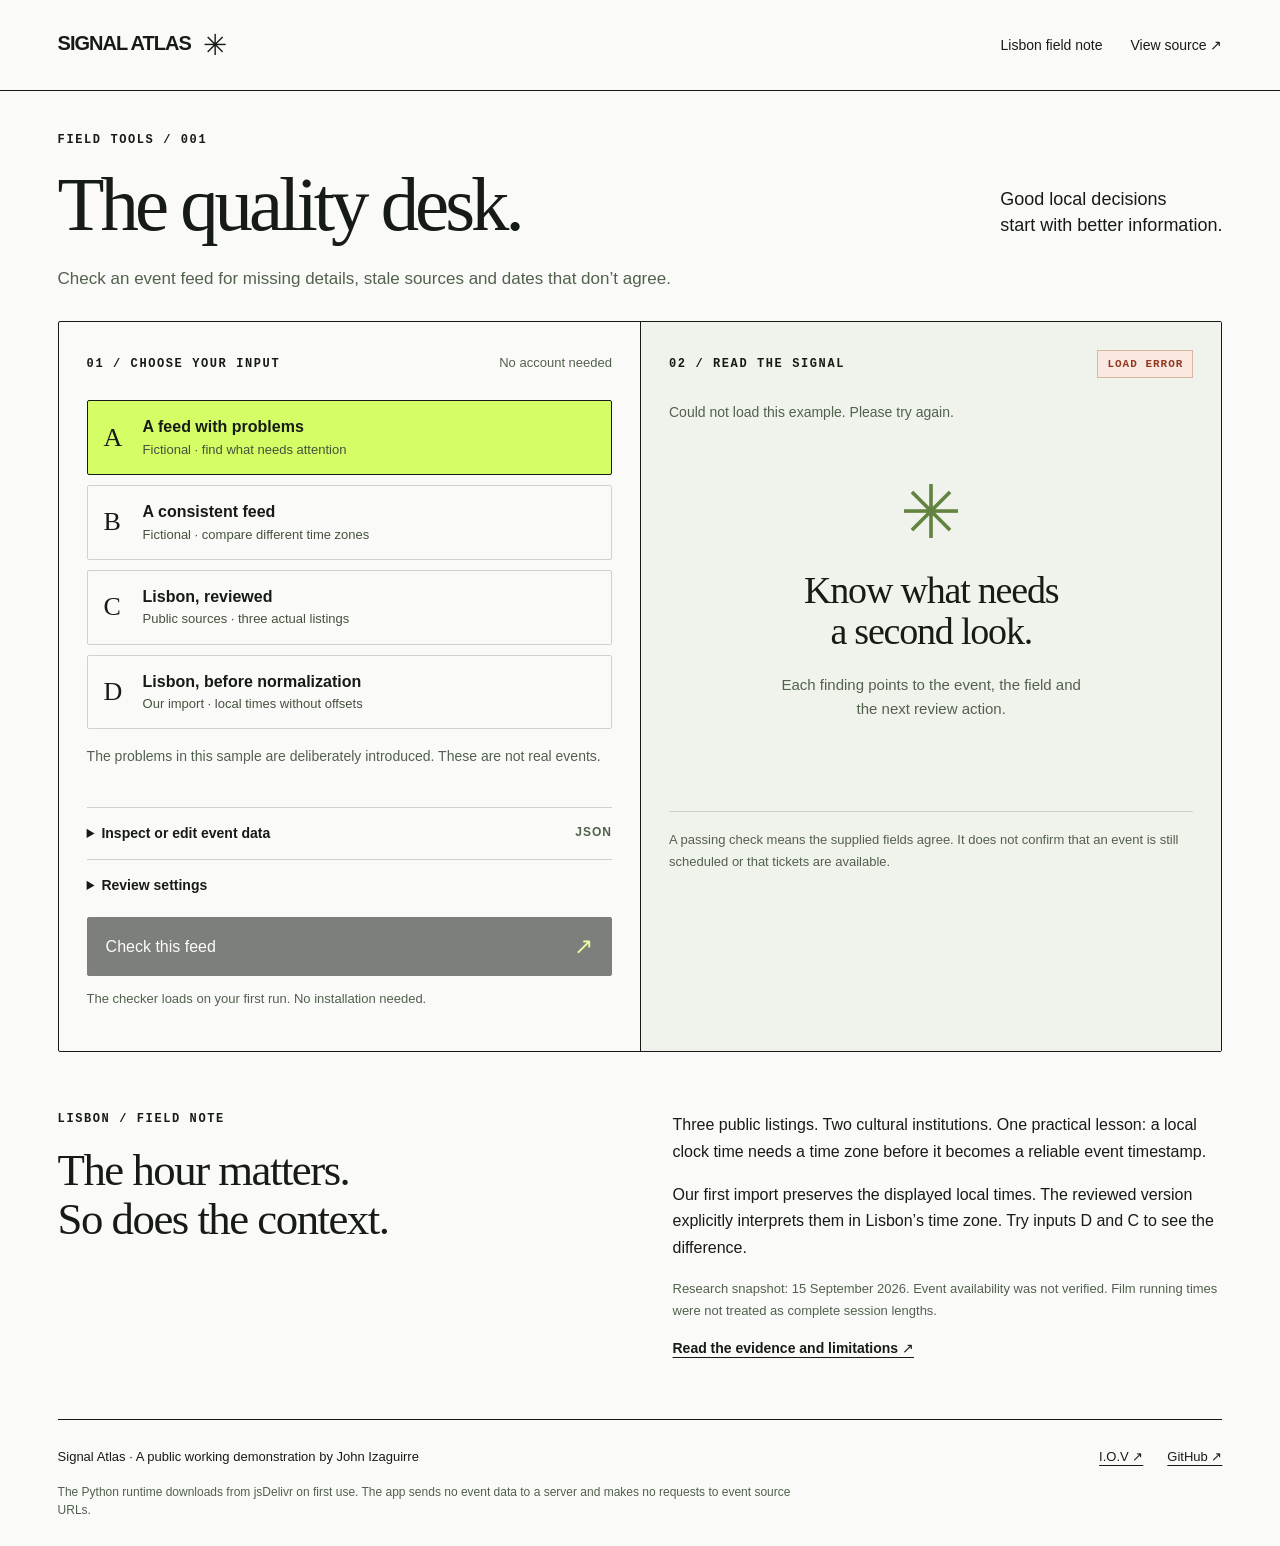
==== demo/index.html @ 32196027 "feat: add Signal Atlas browser demo, Lisbon case study and automated portfolio checks" ====
<!doctype html>
<html lang="en">
<head>
  <meta charset="utf-8">
  <meta name="viewport" content="width=device-width, initial-scale=1">
  <meta name="description" content="Explore the Signal Atlas event data-quality checker. Try examples, review source freshness and compare event dates in your browser.">
  <meta name="referrer" content="no-referrer">
  <title>Signal Atlas · The quality desk</title>
  <link rel="icon" type="image/svg+xml" href="data:image/svg+xml,%3Csvg xmlns='http://www.w3.org/2000/svg' viewBox='0 0 32 32'%3E%3Crect width='32' height='32' rx='6' fill='%23171b17'/%3E%3Cpath d='M16 5v22M5 16h22M8 8l16 16M8 24 24 8' stroke='%23d5fd65' stroke-width='2'/%3E%3C/svg%3E">
  <link rel="stylesheet" href="styles.css">
  <script src="app.js" defer></script>
</head>
<body>
  <a class="skip" href="#desk">Skip to the checker</a>
  <header class="masthead">
    <a class="wordmark" href="https://signalatlas.guide">SIGNAL ATLAS <span aria-hidden="true">✳</span></a>
    <nav aria-label="Main"><a href="#case-study">Lisbon field note</a><a href="https://github.com/izaguirrejohn-ship-it/izaguirrejohn-ship-it/tree/main/projects/signal-atlas-data-quality">View source ↗</a></nav>
  </header>
  <main>
    <section class="intro" aria-labelledby="title">
      <p class="eyebrow">FIELD TOOLS / 001</p>
      <div class="intro-line"><h1 id="title">The quality desk.</h1><p>Good local decisions<br>start with better information.</p></div>
      <p class="intro-copy">Check an event feed for missing details, stale sources and dates that don’t agree.</p>
    </section>

    <section id="desk" class="desk" aria-label="Event data checker">
      <div class="inputs">
        <div class="section-label"><span>01 / CHOOSE YOUR INPUT</span><span class="small">No account needed</span></div>
        <div class="samples" role="group" aria-label="Example feeds">
          <button class="sample selected" data-sample="review" aria-pressed="true"><span class="sample-number">A</span><span><strong>A feed with problems</strong><small>Fictional · find what needs attention</small></span></button>
          <button class="sample" data-sample="clean" aria-pressed="false"><span class="sample-number">B</span><span><strong>A consistent feed</strong><small>Fictional · compare different time zones</small></span></button>
          <button class="sample" data-sample="lisbon" aria-pressed="false"><span class="sample-number">C</span><span><strong>Lisbon, reviewed</strong><small>Public sources · three actual listings</small></span></button>
          <button class="sample" data-sample="local" aria-pressed="false"><span class="sample-number">D</span><span><strong>Lisbon, before normalization</strong><small>Our import · local times without offsets</small></span></button>
        </div>
        <p id="sample-note" class="sample-note">The problems in this sample are deliberately introduced. These are not real events.</p>
        <details class="data-editor"><summary>Inspect or edit event data <span>JSON</span></summary>
          <label class="sr-only" for="feed">Event data</label><textarea id="feed" spellcheck="false" maxlength="250000" rows="13"></textarea>
          <p class="small">Data stays in this tab. Maximum 250 KB and 500 events. <a href="https://github.com/izaguirrejohn-ship-it/izaguirrejohn-ship-it/blob/main/projects/signal-atlas-data-quality/docs/input-contract.md">Input format ↗</a></p>
        </details>
        <details class="settings"><summary>Review settings</summary>
          <label for="as-of">Reference time, with UTC offset</label><input id="as-of" type="text" value="2026-09-15T12:00:00Z" spellcheck="false">
          <label for="age">Maximum source age, in days</label><input id="age" type="number" min="0" max="36500" step="1" value="7">
          <p class="small">Examples use a fixed review time so you can reproduce their results. Seven days is an example policy.</p>
        </details>
        <div class="run-row"><button id="run" class="primary" disabled>Check this feed <span aria-hidden="true">↗</span></button><button id="cancel" class="cancel" hidden>Cancel</button></div>
        <p id="runtime-note" class="small">The checker loads on your first run. No installation needed.</p>
      </div>

      <div class="results" aria-labelledby="results-title">
        <div class="section-label"><span id="results-title">02 / READ THE SIGNAL</span><span id="status-badge" class="badge">READY</span></div>
        <div id="status" role="status" aria-live="polite">Choose an example, then check the feed.</div>
        <div id="empty-state" class="empty-state"><span class="asterisk" aria-hidden="true">✳</span><h2>Know what needs<br>a second look.</h2><p>Each finding points to the event, the field and the next review action.</p></div>
        <div id="report" hidden>
          <div class="metrics"><div><strong id="events-count">0</strong><span>events</span></div><div><strong id="errors-count">0</strong><span>errors</span></div><div><strong id="warnings-count">0</strong><span>warnings</span></div></div>
          <p id="report-context" class="small"></p><div id="findings"></div>
          <div class="downloads"><button id="download-json">Download JSON ↓</button><button id="download-md">Download report ↓</button></div>
        </div>
        <p class="boundary">A passing check means the supplied fields agree. It does not confirm that an event is still scheduled or that tickets are available.</p>
      </div>
    </section>

    <section id="case-study" class="field-note" aria-labelledby="case-title">
      <div><p class="eyebrow">LISBON / FIELD NOTE</p><h2 id="case-title">The hour matters.<br>So does the context.</h2></div>
      <div class="case-copy"><p>Three public listings. Two cultural institutions. One practical lesson: a local clock time needs a time zone before it becomes a reliable event timestamp.</p><p>Our first import preserves the displayed local times. The reviewed version explicitly interprets them in Lisbon’s time zone. Try inputs D and C to see the difference.</p><p class="small">Research snapshot: 15 September 2026. Event availability was not verified. Film running times were not treated as complete session lengths.</p><a class="text-link" href="https://github.com/izaguirrejohn-ship-it/izaguirrejohn-ship-it/blob/main/projects/signal-atlas-data-quality/case-study/README.md">Read the evidence and limitations ↗</a></div>
    </section>
    <footer><span>Signal Atlas · A public working demonstration by John Izaguirre</span><div><a href="https://iov.agency">I.O.V ↗</a><a href="https://github.com/izaguirrejohn-ship-it/izaguirrejohn-ship-it">GitHub ↗</a></div><p>The Python runtime downloads from jsDelivr on first use. The app sends no event data to a server and makes no requests to event source URLs.</p></footer>
  </main>
  <noscript><p class="noscript">Enable JavaScript to run the browser checker, or use the Python tool linked above.</p></noscript>
</body>
</html>
---- demo/styles.css ----
:root{color-scheme:light;--ink:#171b17;--muted:#52604e;--paper:#fafbf8;--lime:#d5fd65;--line:#cdd3c8;--error:#923821;--warning:#805700;font-family:Arial,Helvetica,sans-serif;color:var(--ink);background:var(--paper);font-synthesis:none}
*{box-sizing:border-box}body{margin:0}button,input,textarea{font:inherit}button,a,input,summary,textarea{-webkit-tap-highlight-color:transparent}button,a,summary{touch-action:manipulation}a{color:inherit;text-underline-offset:4px}button{cursor:pointer;color:inherit}button:disabled{cursor:wait;opacity:.55}button:focus-visible,a:focus-visible,summary:focus-visible,input:focus-visible,textarea:focus-visible{outline:3px solid #467117;outline-offset:4px}button[hidden],[hidden]{display:none!important}.sr-only{position:absolute;width:1px;height:1px;overflow:hidden;clip:rect(0,0,0,0)}.skip{position:absolute;top:-80px;left:16px;background:var(--lime);padding:15px;z-index:4}.skip:focus{top:12px}
.masthead,main{max-width:1440px;margin:auto}.masthead{padding:28px 4.5%;display:flex;align-items:center;justify-content:space-between;border-bottom:1px solid var(--ink);gap:24px}.wordmark{text-decoration:none;font-size:20px;font-weight:800;letter-spacing:-1px;white-space:nowrap}.wordmark span{display:inline-block;font-size:29px;vertical-align:middle;margin-left:8px}.masthead nav{display:flex;gap:28px;font-size:14px}.masthead nav a{text-decoration:none}.masthead nav a:hover{text-decoration:underline}main{padding:0 4.5%}.intro{padding:42px 0 30px}.eyebrow,.section-label{font-family:'Courier New',monospace;font-size:12px;letter-spacing:1.6px;font-weight:700}.eyebrow{margin:0 0 20px}.intro-line{display:flex;align-items:end;justify-content:space-between;gap:32px}.intro h1{font-family:Georgia,'Times New Roman',serif;font-size:clamp(46px,6vw,88px);font-weight:400;line-height:1;letter-spacing:-4px;margin:0}.intro-line>p{font-size:18px;line-height:1.4;margin:0 0 6px}.intro-copy{font-size:17px;color:var(--muted);line-height:1.5;margin:22px 0 0}.desk{display:grid;grid-template-columns:1fr 1fr;border:1px solid var(--ink);border-radius:2px;overflow:hidden;align-items:start}.inputs{padding:28px}.results{padding:28px;background:#f0f3eb;min-height:100%;border-left:1px solid var(--ink)}.section-label{display:flex;justify-content:space-between;align-items:center;gap:12px;min-height:27px;margin-bottom:23px}.section-label .small{font-family:Arial,Helvetica,sans-serif;font-weight:400;letter-spacing:0}.small{font-size:13px;line-height:1.6;color:var(--muted)}.samples{display:grid;gap:10px}.sample{display:flex;text-align:left;gap:16px;align-items:center;width:100%;padding:15px 16px;border:1px solid var(--line);background:transparent;border-radius:2px}.sample.selected{background:var(--lime);border-color:var(--ink)}.sample:hover{border-color:var(--ink)}.sample-number{font-family:Georgia,serif;font-size:26px;line-height:1;width:23px}.sample strong{display:block;font-weight:600;font-size:16px;line-height:1.35}.sample small{display:block;font-size:13px;line-height:1.4;margin-top:3px;color:#46513e}.sample-note{font-size:14px;line-height:1.55;color:var(--muted);min-height:44px;margin:17px 0}.data-editor,.settings{border-top:1px solid var(--line);padding:15px 0}summary{font-size:14px;font-weight:600;cursor:pointer;line-height:1.5}summary span{float:right;font-size:12px;letter-spacing:1px;color:var(--muted)}textarea{width:100%;resize:vertical;min-height:200px;max-height:500px;margin-top:16px;border:1px solid var(--line);border-radius:2px;padding:12px;background:#fff;font-family:'Courier New',monospace;font-size:13px;line-height:1.5;tab-size:2}.settings label{display:block;font-size:14px;margin:16px 0 6px}.settings input{width:100%;font-size:16px;padding:10px;border:1px solid var(--line);background:#fff;border-radius:2px}.run-row{display:flex;gap:12px;margin-top:6px}.primary{display:flex;align-items:center;justify-content:space-between;gap:22px;background:var(--ink);color:#fff;border:1px solid var(--ink);border-radius:2px;min-height:53px;padding:15px 18px;flex:1;font-size:16px}.primary span{font-size:23px;color:var(--lime)}.primary:hover{background:#30402b}.cancel{background:transparent;border:1px solid var(--ink);padding:12px}.badge{font-size:11px;letter-spacing:1px;padding:7px 9px;border:1px solid var(--line);white-space:nowrap}.badge[data-state=pass]{background:var(--lime);border-color:var(--ink)}.badge[data-state=fail],.badge[data-state=error]{color:var(--error);border-color:#dcb3a4;background:#f9e9e1}.badge[data-state=review]{color:var(--warning);background:#f8edce;border-color:#d7bd78}#status{font-size:14px;line-height:1.6;color:var(--muted);overflow-wrap:anywhere}.empty-state{padding:52px 14px 68px;text-align:center}.asterisk{display:block;font-size:74px;line-height:1;color:#638340;margin-bottom:20px}.empty-state h2{font-family:Georgia,serif;font-weight:400;font-size:38px;letter-spacing:-1.2px;line-height:1.1;margin:0}.empty-state p{font-size:15px;line-height:1.6;color:var(--muted);max-width:310px;margin:20px auto 0}.metrics{display:grid;grid-template-columns:repeat(3,1fr);border-top:1px solid var(--line);border-bottom:1px solid var(--line);margin:22px 0 12px;padding:20px 0}.metrics>div{padding:0 16px;border-left:1px solid var(--line)}.metrics>div:first-child{padding-left:0;border:0}.metrics strong{display:block;font-family:Georgia,serif;font-size:44px;line-height:1.1;font-weight:400}.metrics span{font-size:13px;color:var(--muted)}.finding{border-top:1px solid var(--line);padding:17px 0}.finding summary{display:flex;justify-content:space-between;align-items:start;gap:12px;font-size:15px}.finding summary::before{content:'+';font-size:20px;font-weight:400;line-height:1}.finding[open] summary::before{content:'−'}.finding summary strong{flex:1;font-weight:600}.finding .severity{font-family:'Courier New',monospace;font-size:11px;text-transform:uppercase;line-height:1.5;letter-spacing:1px;padding-top:2px}.severity.error{color:var(--error)}.severity.warning{color:var(--warning)}.finding p{font-size:14px;line-height:1.6;margin:12px 0}.finding code{font-size:12px;overflow-wrap:anywhere}.finding .location{color:var(--muted);font-size:12px;margin-bottom:0}.downloads{display:flex;flex-wrap:wrap;gap:18px;border-top:1px solid var(--line);padding:20px 0 8px}.downloads button{padding:5px 0;border:0;border-bottom:1px solid var(--ink);font-size:13px;background:transparent}.boundary{border-top:1px solid var(--line);padding-top:17px;margin:22px 0 0;font-size:13px;line-height:1.65;color:var(--muted)}.no-findings{font-size:17px;line-height:1.6;padding:16px 0}.field-note{display:grid;grid-template-columns:1fr 1fr;gap:65px;padding:60px 0;border-bottom:1px solid var(--ink)}.field-note h2{font-family:Georgia,serif;font-weight:400;font-size:clamp(32px,3.5vw,48px);line-height:1.1;letter-spacing:-1.5px;margin:0}.case-copy p{font-size:16px;line-height:1.65;margin:0 0 17px}.case-copy .small{font-size:13px}.text-link{display:inline-block;font-size:14px;line-height:1.5;font-weight:600}footer{display:flex;justify-content:space-between;flex-wrap:wrap;gap:16px;padding:27px 0;font-size:13px;line-height:1.5}footer div{display:flex;gap:24px}footer p{width:100%;font-size:12px;color:var(--muted);margin:0;max-width:760px}.noscript{padding:20px;background:var(--lime)}
@media(max-width:820px){.intro-line>p{display:none}.desk{grid-template-columns:1fr}.results{border-left:0;border-top:1px solid var(--ink)}.empty-state{padding:28px 8px}.field-note{gap:26px}.intro h1{letter-spacing:-2.5px}.inputs,.results{padding:24px}.masthead nav{gap:18px}}
@media(max-width:540px){.masthead{padding:20px 5%;align-items:start}.wordmark{font-size:16px}.wordmark span{font-size:23px;margin-left:4px}.masthead nav{font-size:12px;flex-direction:column;gap:7px;align-items:end}main{padding:0 5%}.intro{padding:32px 0 24px}.intro h1{font-size:49px;letter-spacing:-2.5px}.intro-copy{font-size:16px;margin-top:17px}.eyebrow,.section-label{letter-spacing:1px}.section-label .small{display:none}.inputs,.results{padding:20px}.sample{gap:12px;padding:14px 12px}.sample strong{font-size:15px}.sample small{font-size:12px}.field-note{grid-template-columns:1fr;padding:38px 0;gap:24px}.case-copy p{font-size:15px}.metrics strong{font-size:37px}.finding summary{font-size:14px}.empty-state h2{font-size:33px}footer{display:block}footer div{margin:14px 0}.badge{font-size:10px}.intro-line{display:block}}
@media(prefers-reduced-motion:no-preference){html{scroll-behavior:smooth}button,a{transition:background-color .15s,border-color .15s}}
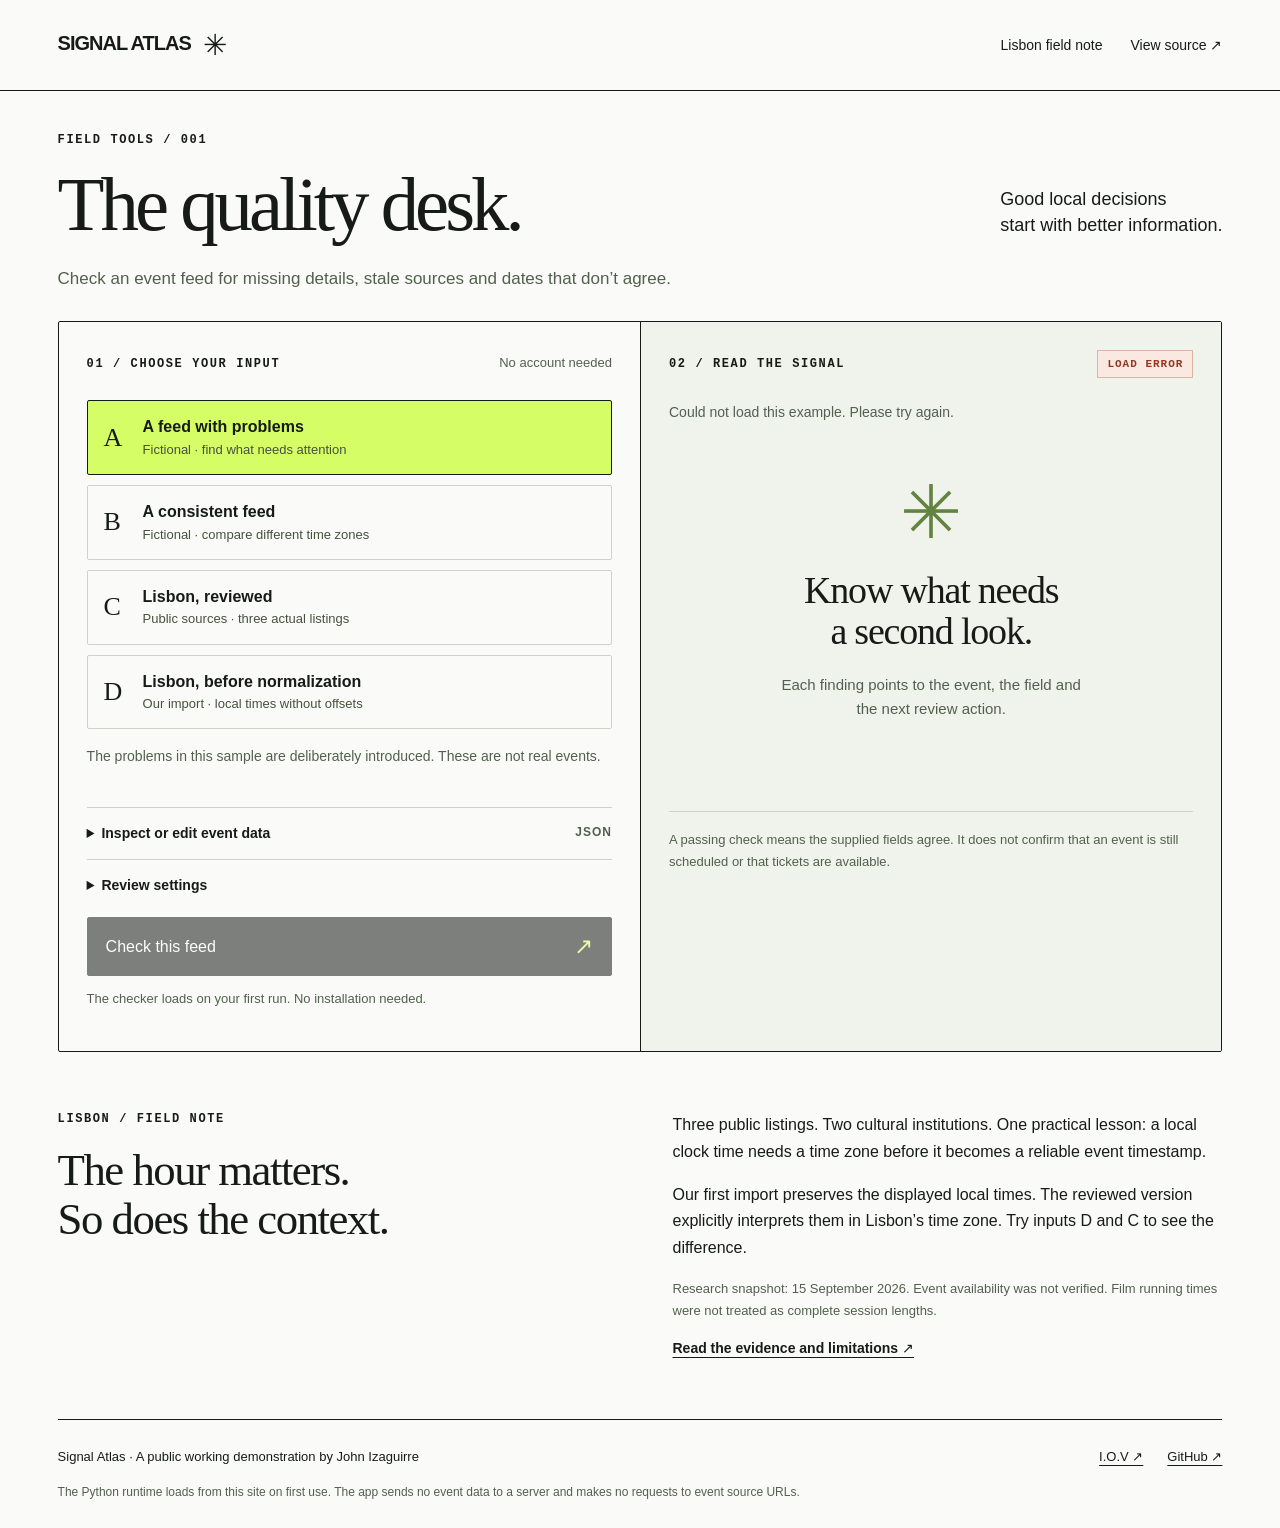
==== commit 8777b921: "fix: serve the browser Python runtime from GitHub Pages" ====
--- a/demo/index.html
+++ b/demo/index.html
@@ -63,7 +63,7 @@
       <div><p class="eyebrow">LISBON / FIELD NOTE</p><h2 id="case-title">The hour matters.<br>So does the context.</h2></div>
       <div class="case-copy"><p>Three public listings. Two cultural institutions. One practical lesson: a local clock time needs a time zone before it becomes a reliable event timestamp.</p><p>Our first import preserves the displayed local times. The reviewed version explicitly interprets them in Lisbon’s time zone. Try inputs D and C to see the difference.</p><p class="small">Research snapshot: 15 September 2026. Event availability was not verified. Film running times were not treated as complete session lengths.</p><a class="text-link" href="https://github.com/izaguirrejohn-ship-it/izaguirrejohn-ship-it/blob/main/projects/signal-atlas-data-quality/case-study/README.md">Read the evidence and limitations ↗</a></div>
     </section>
-    <footer><span>Signal Atlas · A public working demonstration by John Izaguirre</span><div><a href="https://iov.agency">I.O.V ↗</a><a href="https://github.com/izaguirrejohn-ship-it/izaguirrejohn-ship-it">GitHub ↗</a></div><p>The Python runtime downloads from jsDelivr on first use. The app sends no event data to a server and makes no requests to event source URLs.</p></footer>
+    <footer><span>Signal Atlas · A public working demonstration by John Izaguirre</span><div><a href="https://iov.agency">I.O.V ↗</a><a href="https://github.com/izaguirrejohn-ship-it/izaguirrejohn-ship-it">GitHub ↗</a></div><p>The Python runtime loads from this site on first use. The app sends no event data to a server and makes no requests to event source URLs.</p></footer>
   </main>
   <noscript><p class="noscript">Enable JavaScript to run the browser checker, or use the Python tool linked above.</p></noscript>
 </body>
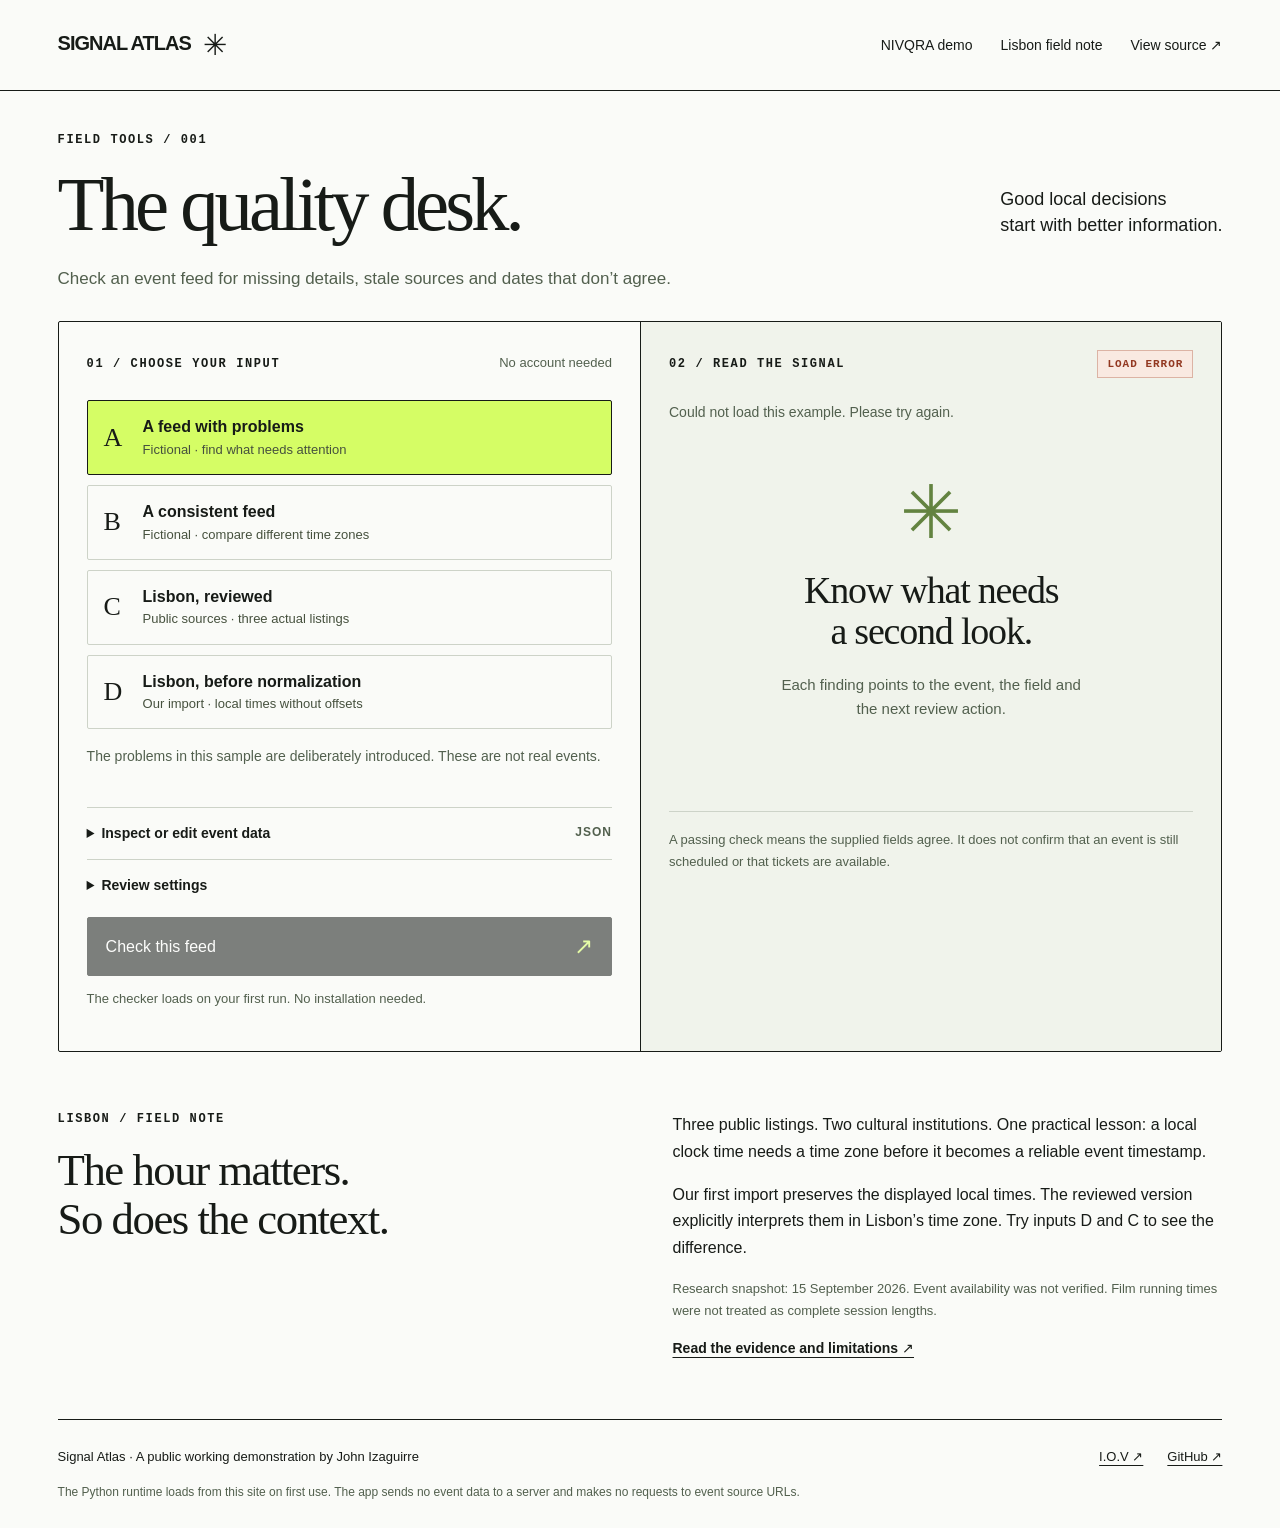
==== commit 6528da94: "feat: add the NIVQRA browser authority review and guided briefs" ====
--- a/demo/index.html
+++ b/demo/index.html
@@ -8,13 +8,13 @@
   <title>Signal Atlas · The quality desk</title>
   <link rel="icon" type="image/svg+xml" href="data:image/svg+xml,%3Csvg xmlns='http://www.w3.org/2000/svg' viewBox='0 0 32 32'%3E%3Crect width='32' height='32' rx='6' fill='%23171b17'/%3E%3Cpath d='M16 5v22M5 16h22M8 8l16 16M8 24 24 8' stroke='%23d5fd65' stroke-width='2'/%3E%3C/svg%3E">
   <link rel="stylesheet" href="styles.css">
-  <script src="app.js" defer></script>
+  <script src="app.js?v=runtime-module-1" defer></script>
 </head>
 <body>
   <a class="skip" href="#desk">Skip to the checker</a>
   <header class="masthead">
     <a class="wordmark" href="https://signalatlas.guide">SIGNAL ATLAS <span aria-hidden="true">✳</span></a>
-    <nav aria-label="Main"><a href="#case-study">Lisbon field note</a><a href="https://github.com/izaguirrejohn-ship-it/izaguirrejohn-ship-it/tree/main/projects/signal-atlas-data-quality">View source ↗</a></nav>
+    <nav aria-label="Main"><a href="nivqra/">NIVQRA demo</a><a href="#case-study">Lisbon field note</a><a href="https://github.com/izaguirrejohn-ship-it/izaguirrejohn-ship-it/tree/main/projects/signal-atlas-data-quality">View source ↗</a></nav>
   </header>
   <main>
     <section class="intro" aria-labelledby="title">
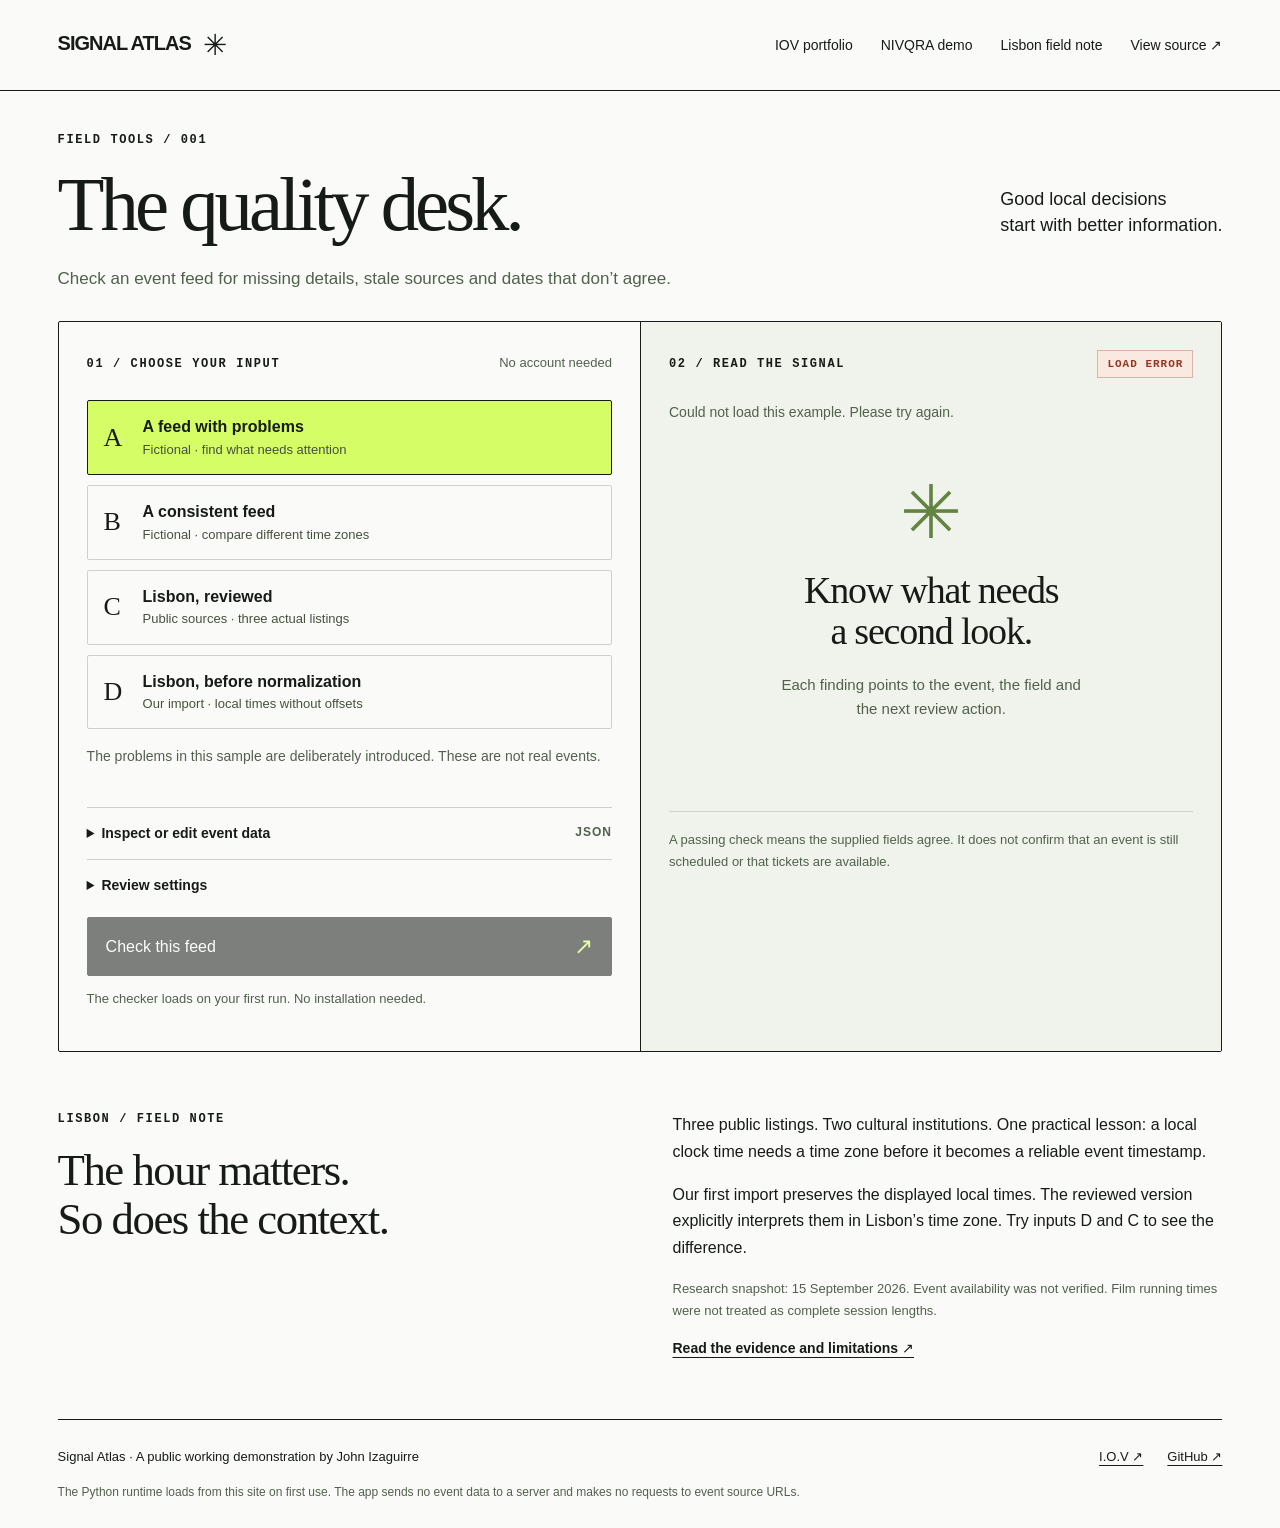
==== commit f9ab2651: "feat: publish IOV selected-work portfolio and demo feedback guide" ====
--- a/demo/index.html
+++ b/demo/index.html
@@ -14,7 +14,7 @@
   <a class="skip" href="#desk">Skip to the checker</a>
   <header class="masthead">
     <a class="wordmark" href="https://signalatlas.guide">SIGNAL ATLAS <span aria-hidden="true">✳</span></a>
-    <nav aria-label="Main"><a href="nivqra/">NIVQRA demo</a><a href="#case-study">Lisbon field note</a><a href="https://github.com/izaguirrejohn-ship-it/izaguirrejohn-ship-it/tree/main/projects/signal-atlas-data-quality">View source ↗</a></nav>
+    <nav aria-label="Main"><a href="work/">IOV portfolio</a><a href="nivqra/">NIVQRA demo</a><a href="#case-study">Lisbon field note</a><a href="https://github.com/izaguirrejohn-ship-it/izaguirrejohn-ship-it/tree/main/projects/signal-atlas-data-quality">View source ↗</a></nav>
   </header>
   <main>
     <section class="intro" aria-labelledby="title">
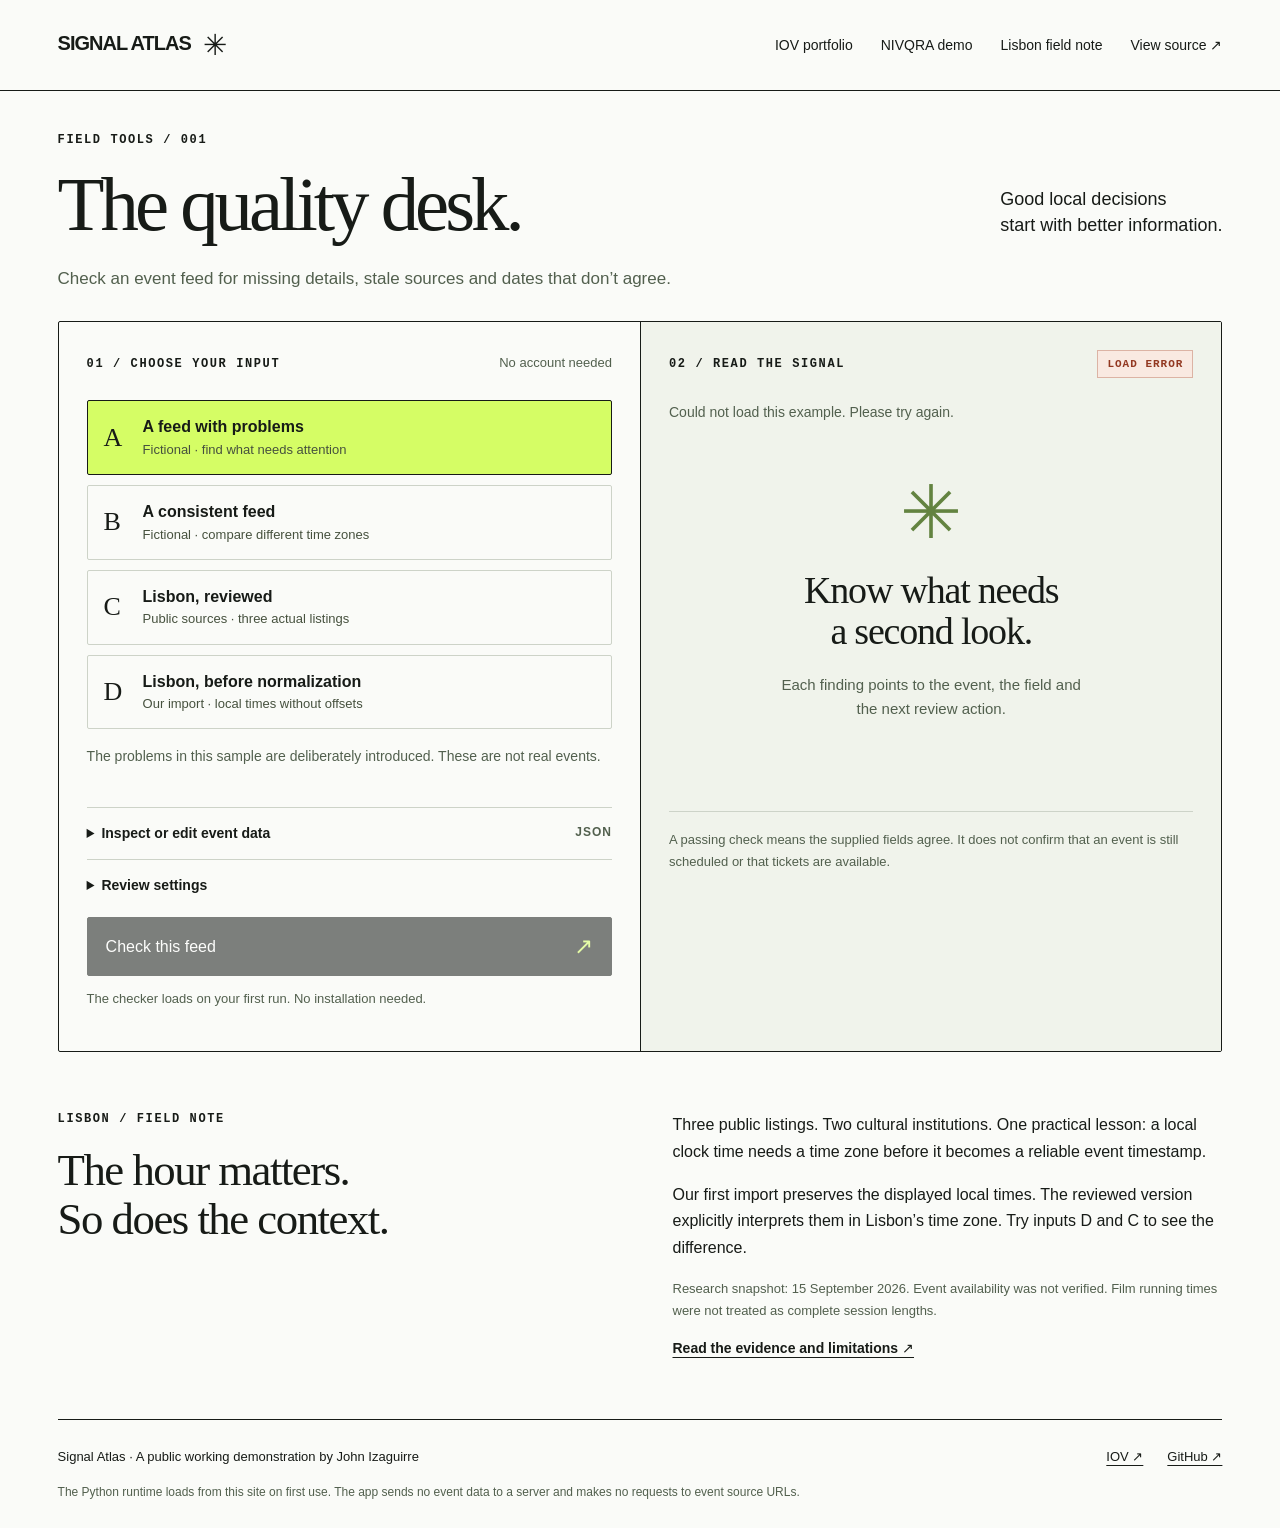
==== commit 48fee1e6: "site: normalize IOV naming in demo/index.html" ====
--- a/demo/index.html
+++ b/demo/index.html
@@ -63,7 +63,7 @@
       <div><p class="eyebrow">LISBON / FIELD NOTE</p><h2 id="case-title">The hour matters.<br>So does the context.</h2></div>
       <div class="case-copy"><p>Three public listings. Two cultural institutions. One practical lesson: a local clock time needs a time zone before it becomes a reliable event timestamp.</p><p>Our first import preserves the displayed local times. The reviewed version explicitly interprets them in Lisbon’s time zone. Try inputs D and C to see the difference.</p><p class="small">Research snapshot: 15 September 2026. Event availability was not verified. Film running times were not treated as complete session lengths.</p><a class="text-link" href="https://github.com/izaguirrejohn-ship-it/izaguirrejohn-ship-it/blob/main/projects/signal-atlas-data-quality/case-study/README.md">Read the evidence and limitations ↗</a></div>
     </section>
-    <footer><span>Signal Atlas · A public working demonstration by John Izaguirre</span><div><a href="https://iov.agency">I.O.V ↗</a><a href="https://github.com/izaguirrejohn-ship-it/izaguirrejohn-ship-it">GitHub ↗</a></div><p>The Python runtime loads from this site on first use. The app sends no event data to a server and makes no requests to event source URLs.</p></footer>
+    <footer><span>Signal Atlas · A public working demonstration by John Izaguirre</span><div><a href="https://iov.agency">IOV ↗</a><a href="https://github.com/izaguirrejohn-ship-it/izaguirrejohn-ship-it">GitHub ↗</a></div><p>The Python runtime loads from this site on first use. The app sends no event data to a server and makes no requests to event source URLs.</p></footer>
   </main>
   <noscript><p class="noscript">Enable JavaScript to run the browser checker, or use the Python tool linked above.</p></noscript>
 </body>
